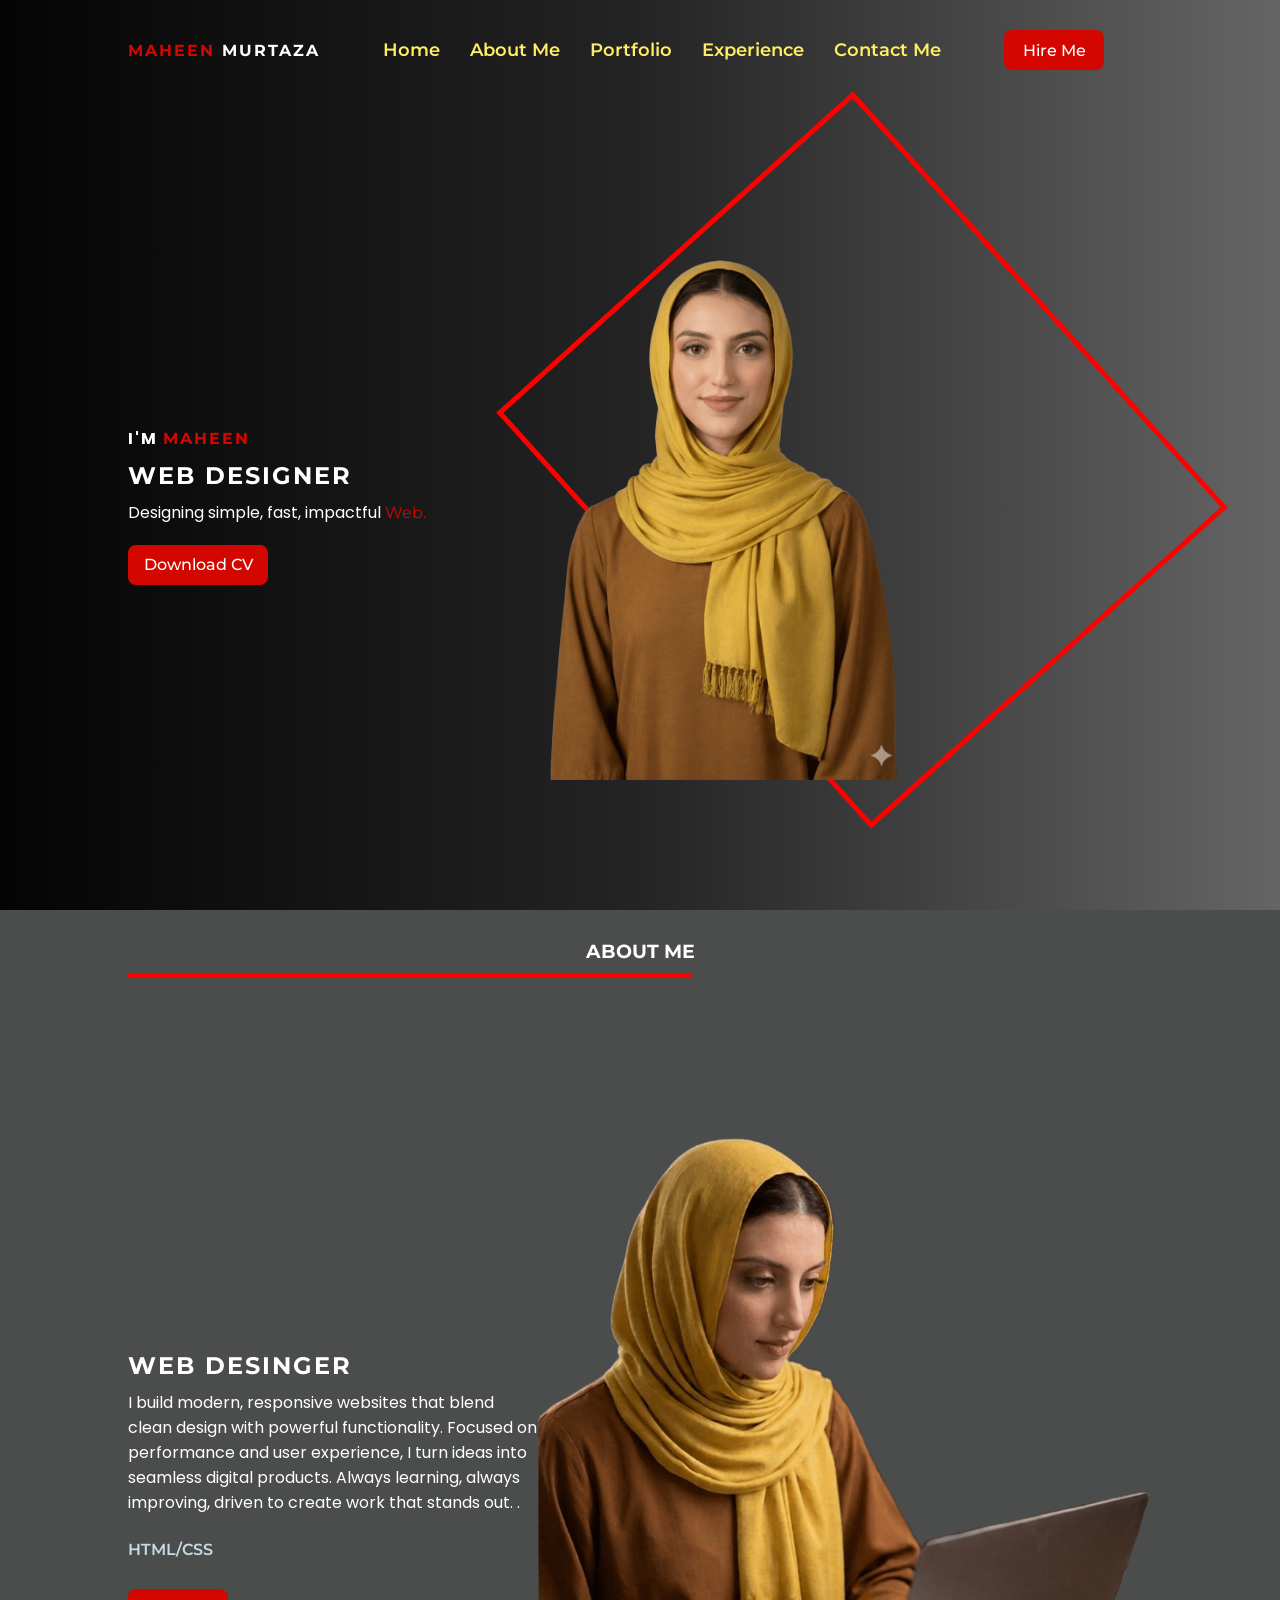
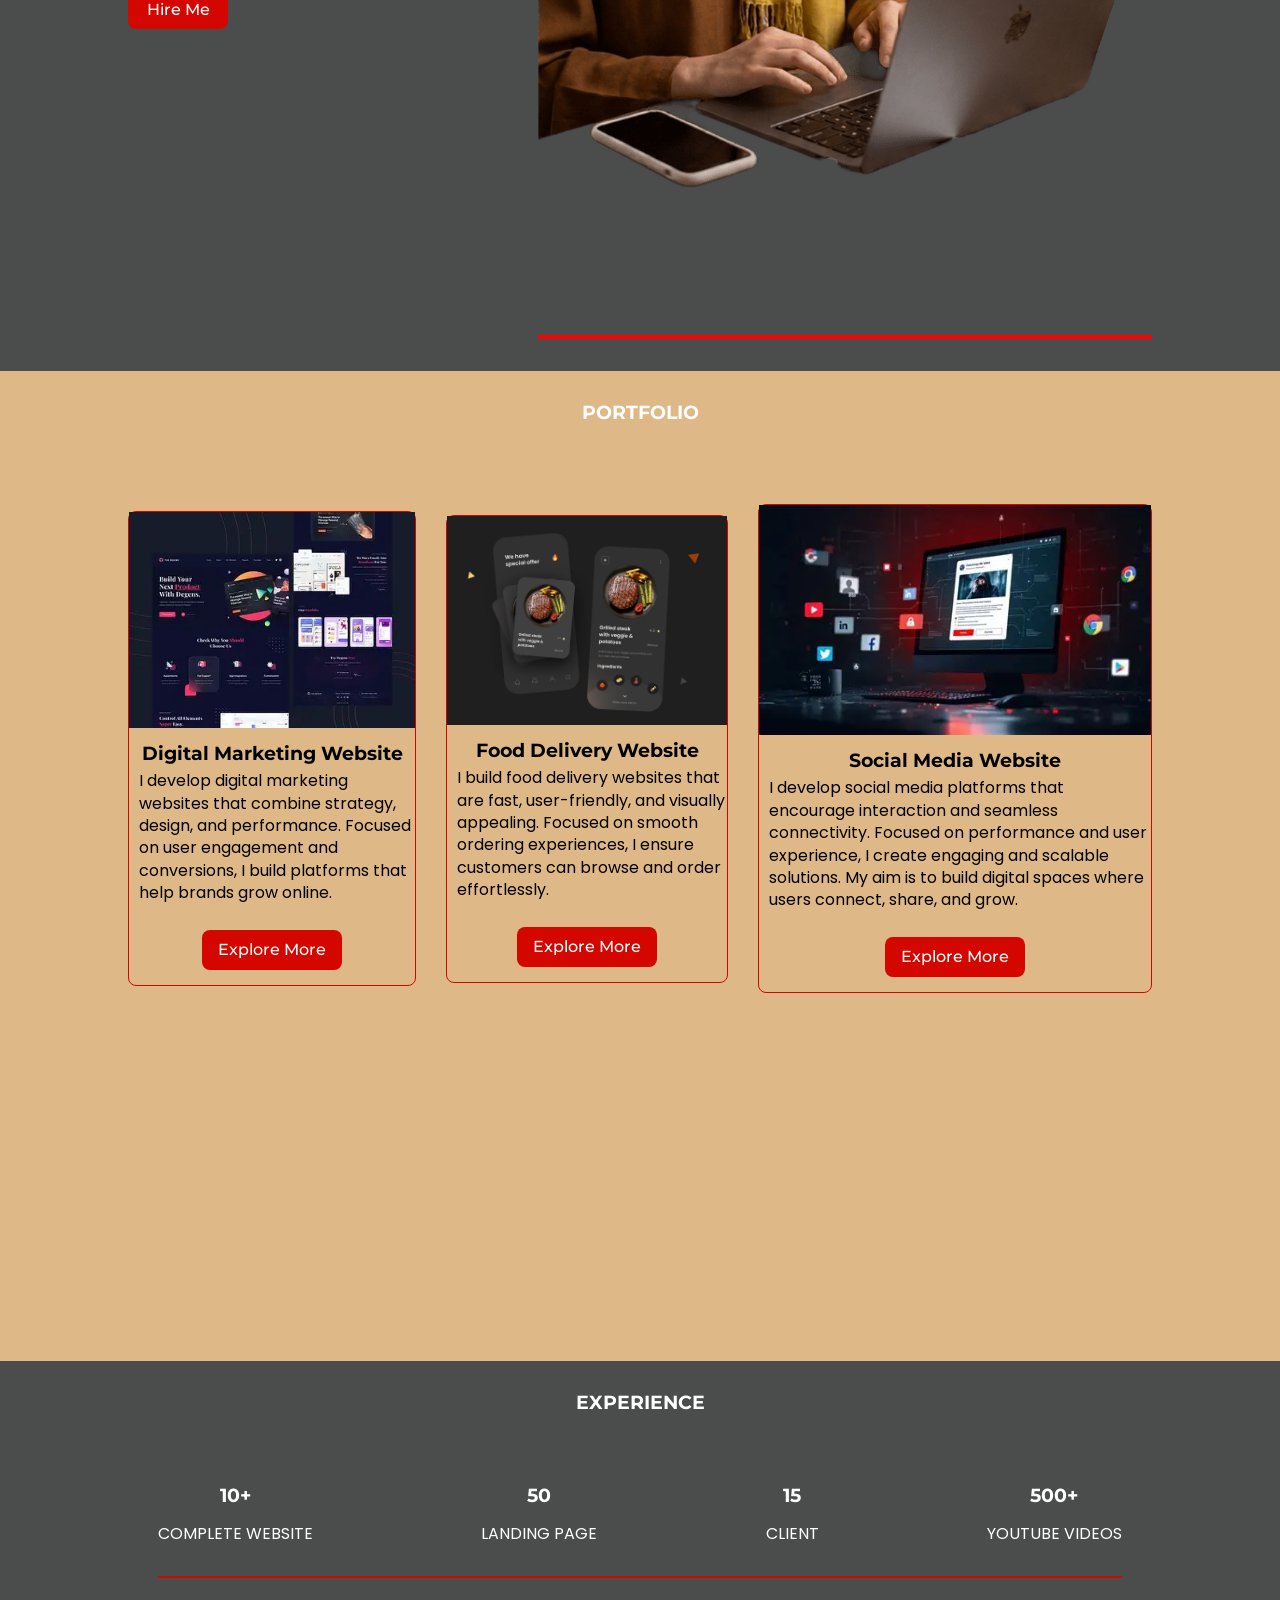
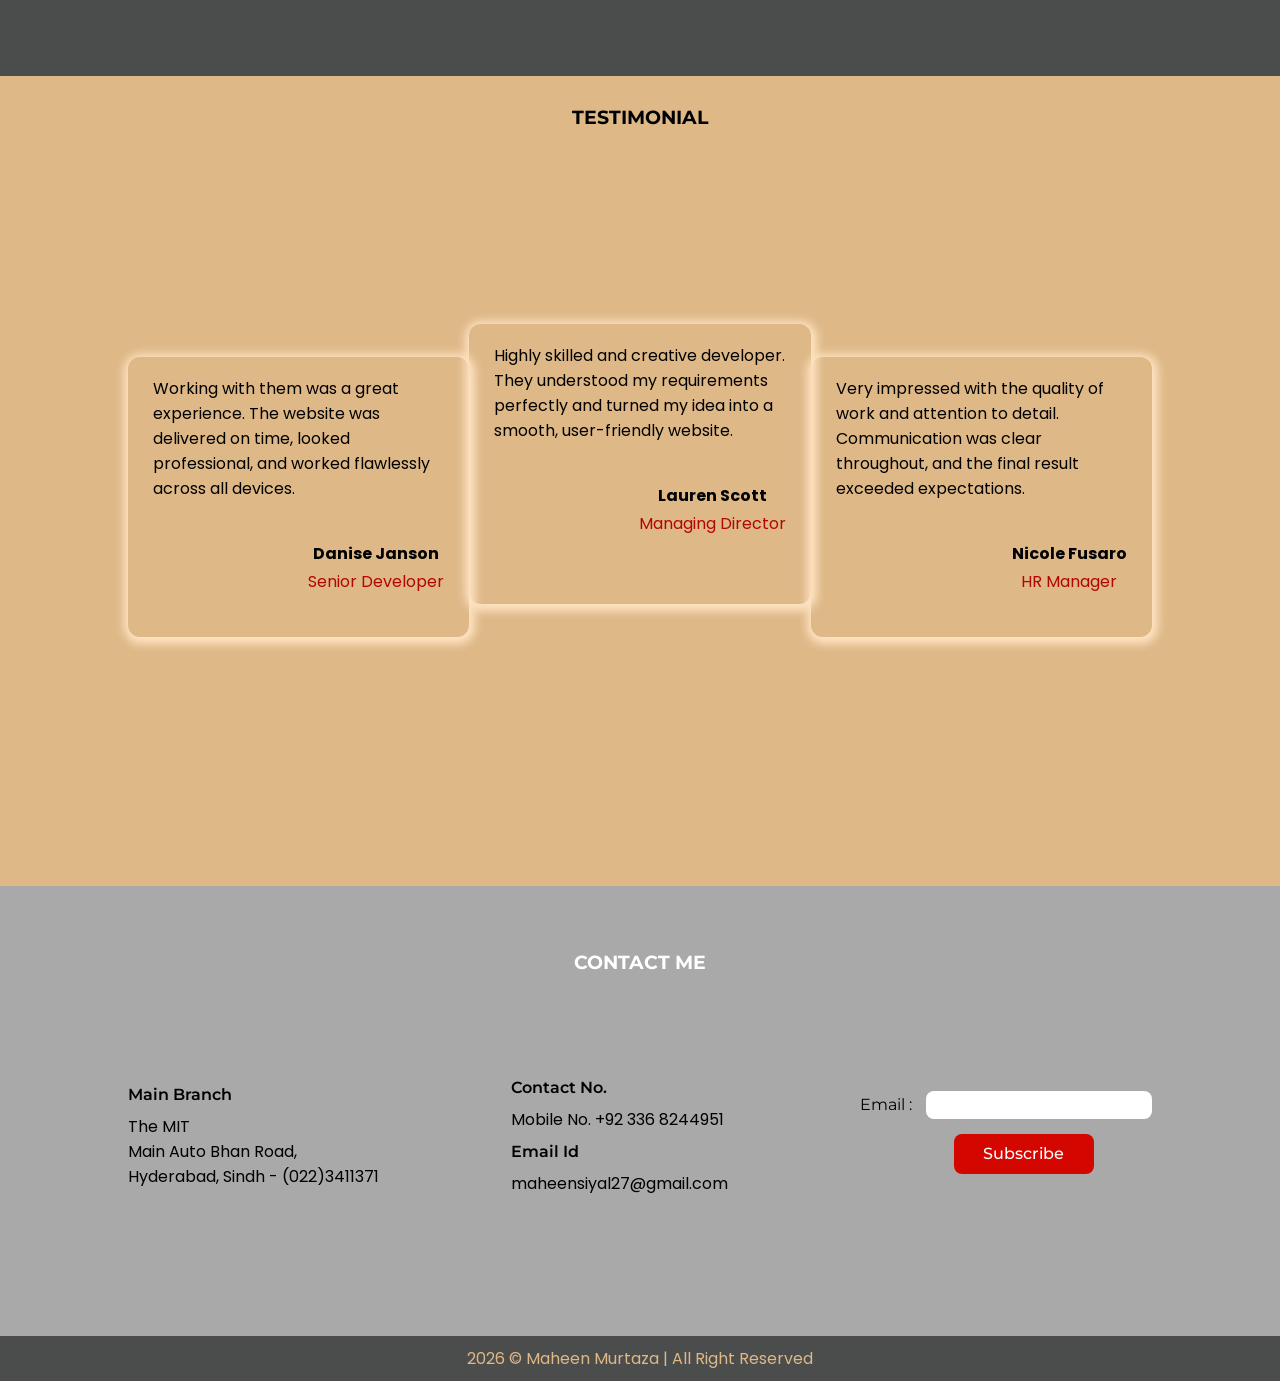
==== index.html @ 0a459fab "MAHEEN" ====
<!DOCTYPE html>
<html lang="en">
<head>
    <meta charset="UTF-8">
    <meta http-equiv="X-UA-Compatible" content="IE=edge">
    <meta name="viewport" content="width=device-width, initial-scale=1.0">
    <title>Portfolio Website</title>
    <!-- css file  -->
    <link rel="stylesheet" href="style.css">
    <link rel="stylesheet" href="utlits.css">
    <!-- font awesome cdn  -->
    <script src="https://kit.fontawesome.com/c3171e834c.js" crossorigin="anonymous"></script>
   
</head>
<body>
    <!-- header section start  -->
    <header>
        <div class="head-section layout">
            <div class="nav-bar flex space-between align-center">
                <div class="logo uppercase f-w-700 letter-spacing2"><span>Maheen</span> Murtaza</div>
                <div class="nav-links">
                   
                    <ul class="flex f-w-600">
                        <li><a href="#">Home</a></li>
                        <li><a href="#">About Me</a></li>
                        <li><a href="#">Portfolio</a></li>
                        <li><a href="#">Experience</a></li>
                        <li><a href="#">Contact Me</a></li>
                    </ul>
                </div>
                
                <button class="btn hire-me-btn">Hire Me</button>
                <input type="checkbox" name="checkbox" id="click">
                <label for="click" class="menu-btn" id="menu">
                    <i class="fa-solid fa-bars"></i>
                </label>
            </div>
            <!-- content  -->
            <div class="content flex align-center">
                <!-- left section  -->
                <div class="left flex2">
                    <h4 class="uppercase letter-spacing2">I'm <span>Maheen</span> </h4>
                    <h2 class="my-t-10 uppercase letter-spacing2 f-w-700">Web Designer</h2>
                    <p class="my-t-10">Designing simple, fast, impactful <span>Web.</span> </p>
                    <button class="btn btn2 my-t-20">Download CV</button>
                </div>

                <!-- right section  -->
                <div class="right flex3">
                    <img src="Assets/Gemini_Generated_Image_52snqv52snqv52sn (1).png">
                    <div class="color-box"></div>    
                </div>
            </div>
        </div>
    </header>        
    <!-- about section start  -->
    <section class="about-me-sec">
        <div class="about-sec layout">
            <h3 class="uppercase pd-t-30 text-center">About Me</h3>
            <hr class="w55 my-t-10">

            <div class="about-content flex justify-center align-center">
                <!-- left side  -->
                <div class="left flex2">
                    <h2 class="uppercase letter-spacing2">Web Desinger</h2>
                    <p class="my-t-10">I build modern, responsive websites that blend clean design with powerful functionality.
Focused on performance and user experience, I turn ideas into seamless digital products.
Always learning, always improving, driven to create work that stands out.
.</p>

                    <ul>
                        <li><span class="f-w-600">HTML/CSS</span></li>
                    </ul>

                    <button class="btn my-t-20">Hire Me</button>
                </div>
                <!-- right side  -->
                <div class="right flex3">
                    <img src="Assets/Gemini_Generated_Image_t4uwzkt4uwzkt4uw (1).png" alt="">
                    <hr>

                    
            </div>
        </div>
    </section>
    <!-- about section end  -->

    <!-- portfolio section start  -->
    <section class="portfolio-sec">
        <div class="portfolio layout">
            <h3 class="uppercase text-center pd-30">Portfolio</h3>
            <div class="portolio-parent flex justify-center align-center text-center">
                <div class="portfolio-child">
                    <img src="Assets/OIP.webp" alt="">
                    <h3>Digital Marketing Website</h3>
                    <p>I develop digital marketing websites that combine strategy, design, and performance.
Focused on user engagement and conversions, I build platforms that help brands grow online.</p>
                    <button class="btn btn2">Explore More</button>
                </div>

                <div class="portfolio-child">
                    <img src="Assets/6c7a695e5d4f0a947b2714c4edb39899.webp" alt="">
                    <h3>Food Delivery Website</h3>
                    <p>I build food delivery websites that are fast, user-friendly, and visually appealing.
Focused on smooth ordering experiences, I ensure customers can browse and order effortlessly.</p>
                    <button class="btn btn2">Explore More</button>
                </div>

                <div class="portfolio-child">
                    <img src="Assets/th.webp" alt="">
                    <h3>Social Media Website</h3>
                    <p>I develop social media platforms that encourage interaction and seamless connectivity.
Focused on performance and user experience, I create engaging and scalable solutions.
My aim is to build digital spaces where users connect, share, and grow.</p>
                    <button class="btn btn2">Explore More</button>
                </div>
            </div>
        </div>
    </section>
    <!-- portfolio section end  -->

    <!-- experience section start  -->
    <section class="experience-sec">
        <div class="experience layout">
            <h3 class="uppercase pd-30 text-center">Experience</h3>
            <div class="experience-details flex space-between text-center">
                <div class="col">
                    <h3>10+</h3>
                    <p>Complete Website</p>
                </div>

                <div class="col">
                    <h3>50</h3>
                    <p>Landing Page</p>
                </div>

                <div class="col">
                    <h3>15</h3>
                    <p>Client</p>
                </div>

                <div class="col">
                    <h3>500+</h3>
                    <p>Youtube Videos</p>
                </div>
            </div>
        </div>
    </section>
    <!-- experience section end  -->

    <!-- testimonal section start  -->
    <section class="testimonial-sec">
        <div class="testimonial layout">
            <h3 class="uppercase text-center pd-30">Testimonial</h3>
            <div class="testimonial-parent flex space-between align-center">
                <div class="testimonial-child">
                    <img src="asset/user001.jpg" alt="">
                    <p>Working with them was a great experience. The website was delivered on time, looked professional, and worked flawlessly across all devices.</p>
                    <div class="review-sec flex space-between">
                        <div class="icon-sec">
                            <i class="fa-solid fa-star"></i>
                            <i class="fa-solid fa-star"></i>
                            <i class="fa-solid fa-star"></i>
                            <i class="fa-solid fa-star"></i>
                            <i class="fa-solid fa-star-half-stroke"></i>
                        </div>
                        <div class="name-sec text-center">
                            <h4>Danise Janson</h4>
                            <p class="designation">Senior Developer</p>
                        </div>
                    </div>
                </div>

                <div class="testimonial-child">
                    <img src="asset/user002.jpg" alt="">
                    <p>Highly skilled and creative developer. They understood my requirements perfectly and turned my idea into a smooth, user-friendly website.</p>
                    <div class="review-sec flex space-between">
                        <div class="icon-sec">
                            <i class="fa-solid fa-star"></i>
                            <i class="fa-solid fa-star"></i>
                            <i class="fa-solid fa-star"></i>
                            <i class="fa-solid fa-star-half-stroke"></i>
                            <i class="fa-regular fa-star"></i>
                        </div>
                        <div class="name-sec text-center">
                            <h4>Lauren Scott</h4>
                            <p class="designation">Managing Director</p>
                        </div>
                    </div>
                </div>

                <div class="testimonial-child">
                    <img src="asset/user003.jpg" alt="">
                    <p>Very impressed with the quality of work and attention to detail. Communication was clear throughout, and the final result exceeded expectations.</p>
                    <div class="review-sec flex space-between">
                        <div class="icon-sec">
                            <i class="fa-solid fa-star"></i>
                            <i class="fa-solid fa-star"></i>
                            <i class="fa-solid fa-star"></i>
                            <i class="fa-solid fa-star"></i>
                            <i class="fa-regular fa-star"></i>
                        </div>
                        <div class="name-sec text-center">
                            <h4>Nicole Fusaro</h4>
                            <p class="designation">HR Manager</p>
                        </div>
                    </div>
                </div>
            </div>
        </div>
    </section>
    <!-- testimonal section end -->

    <!-- contact-us section start  -->
    <section class="contact-us-sec">
        <div class="contact-us layout">
            <h3 class="text-center uppercase pd-30">Contact Me</h3>
            <div class="contact-details flex space-between align-center">
                <div class="left-sec">
                    <h5>Main Branch</h5>
                    <p>The MIT <br> Main Auto Bhan Road, <br>Hyderabad, Sindh - (022)3411371</p>
                </div>
                <div class="center-sec">
                    <h5>Contact No.</h5>
                    <p>Mobile No. +92 336 8244951</p>
                    <h5>Email Id</h5>
                    <p>maheensiyal27@gmail.com</p>
                </div>
                <div class="right-sec text-center">
                    <form action="">
                        Email : <input type="email" id="email-id"> <br>
                        <button class="btn btn2">Subscribe</button>
                    </form>
                </div>
            </div>
        </div>
    </section>
    <!-- contact-us section end  -->

    <!-- footer section  -->
    <footer>
        <div class="footer-sec layout text-center">
            <p>2026 &copy; Maheen Murtaza | All Right Reserved</p>
        </div>
    </footer>
</body>   
    </html>
---- style.css ----
@import url('https://fonts.googleapis.com/css2?family=Montserrat:wght@500;600;700&family=Poppins:wght@400;500;600;700&display=swap');

*{
    margin: 0;
    padding: 0;
    box-sizing: border-box;
    font-family: 'Montserrat', sans-serif;
}

:root{
    --primary-color: #fff;
    --primary-shade: #f7f5f2;
    --seconday-color: #000;
    --secondary-shade: #4b4c4c;
    --red-color: #d40700;
    --red-shade: #b20600;
    --accent-color: #ffee63;
}

ul li{
    list-style: none;
}

a{
    text-decoration: none;
}

/* header section  */

header{
    background: rgb(2, 0, 36);
    background: linear-gradient(90deg, rgba(2, 0, 36, 1) 0%, rgba(50, 50, 51, 1) 35%, rgba(0, 212, 255, 1) 100%);
    background: linear-gradient(to right, #040404, #242424, #656565);
    color: var(--primary-color);
}

.nav-bar {
    padding: 30px 0;
}

span{
    color: var(--red-color);
}

ul li a{
    margin: 0 10px;
    padding: 0 5px;
    color: var(--accent-color);
    font-size: 18px;
    cursor: pointer;
    position: relative;
}

ul li a::before{
    content: '';
    width: 0;
    position: absolute;
    bottom: -5px;
    left: 0;
    height: 2px;
    background-color: var(--primary-color);
    transition: 0.6s ease;
}

ul li a:hover::before{
    width: 100%;
}

/* button  */

.btn{
    width: 100px;
    height: 40px;
    border-radius: 8px;
    background-color: var(--red-color);
    color: var(--primary-color);
    outline: none;
    border: none;
    cursor: pointer;
    font-size: 16px;
    padding: 0 5px;
    font-weight: 500;
}

.btn:hover{
    background-color: var(--red-shade);
    color: var(--primary-shade);
    border: 2px solid var(--red-color);
}

/* header content  */

.content{
    height: 90vh;
    position: relative;
}

 .right img{
    width: 60%;
    position: relative;
    z-index: 999;
    cursor: pointer;
    transition: 0.3s ease;
 }
 .right img:hover{
    filter: drop-shadow(16px 5px 20px burlywood);
}

h4, p{
    font-family: 'Poppins', sans-serif;
}

.color-box{
    width: 560px;
    height: 480px;
    border: 5px solid red;
    transform: rotate(48deg);
    position: absolute;
    top: 120px;
    right: 10px;
}

/* about sec  */

.about-me-sec{
    min-height: 100vh;
    background-color: var(--secondary-shade);
    color: var(--primary-color);
}

.about-me-sec hr{
    border: 2px solid red;
    margin-bottom: 2rem;
}

.about-content img{
    width: 100%;
    transform: scaleX(-1);
}

.about-content ul{
    margin-top: 25px;
    margin-bottom: 10px;
}

.about-content span{
    color: #C6DCE4;
}

.dot{
    width: 22px;
    height: 22px;
    border-radius: 50%;
    display: inline-block;
    margin: 10px 5px;
    cursor: pointer;
}

.dot-w{
    background-color: var(--primary-color);
}

.dot-b{
    background-color: var(--seconday-color);
}

.dot-ws{
    background-color: var(--primary-shade);
}

.dot-bs{
    background-color: #C6DCE4;
}

.dot-a{
    background-color: var(--accent-color);
}

/* portfolio sec  */

.portfolio-sec{
    height: 110vh;
    background-color: burlywood;
}

.portfolio > h3{
    color: var(--primary-color);
    margin-bottom: 50px;
}

.portfolio-child img{
    width: 100%;
}

.portolio-parent{
    gap: 30px;
}

.portfolio-child{
    border: 1px solid var(--red-color);
    border-radius: 8px;
    transition: 0.3s ease;
    cursor: pointer;
}

.portfolio-child:hover{
    transform: scale(1.1);
    background-color: lightgray;
}

.portfolio-child h3{
    margin-top: 10px;
}

.portfolio-child p{
    margin-top: 5px;
    line-height: 1.4;
    text-align: left;
    padding-left: 10px;
    padding-bottom: 10px;
}

.portfolio-child button{
    margin: 15px;
}

/* experience sec  */

.experience-sec{
    height: 35vh;
    background-color: var(--secondary-shade);
    color: var(--primary-color);
}

.experience{
    padding: 0 30px 0 30px;
}

.experience-details{
    border-bottom: 2px solid var(--red-color);
    padding-bottom: 30px;
    margin-top: 40px;
}

.col p{
    padding-top: 14px;
    text-transform: uppercase;
}

/* testimonial section  */

.testimonial-sec{
    height: 90vh;
    background-color: burlywood;
}

.testimonial-parent{
    min-height: 75vh;
}

.testimonial-child{
    width: 370px;
    height: 280px;
    padding: 0 25px;
    box-shadow: 1px 2px 10px 5px bisque;
    border-radius: 12px;
    cursor: pointer;
    transition: 0.3s ease;
}

.testimonial-child:nth-child(2){
    margin-bottom: 65px;
}

.testimonial-child:hover{
    margin-top: 65px;
    box-shadow: 5px 5px 20px 5px #f7f6e7;
}

.testimonial-child img{
    width: 25%;
    border-radius: 50%;
    position: relative;
    top: -30px;
    left: 40%;
}

.review-sec{
    margin-top: 40px;
}

.review-sec .icon-sec i{
    color: #d40700;
}

.designation{
    color: #b20600;
    margin-top: 3px;
}

/* contact us  */

.contact-us-sec{
    background-color: darkgray;
    height: 50vh;
    padding: 35px 0;
}

.contact-us h3{
    color: var(--primary-color);
}

.contact-details{
    padding-top: 4rem;
}

.contact-details h5{
    font-size: 16px;
    font-weight: 600;
    margin: 10px 0;
}

#email-id{
    width: 226px;
    height: 28px;
    outline: none;
    border: none;
    border-radius: 8px;
    padding: 2px 12px;
}

.right-sec input{
    margin-left: 10px;
}

.right-sec button{
    margin-left: 35px;
    margin-top: 15px;
}

footer{
    background-color: var(--secondary-shade);
    padding: 10px 0;
    color: burlywood;
}


#click, .menu-btn i{
    display: none;
}


/* @media (max-width:768px){

    .nav-bar{
        flex-direction: column;
        position: relative;
        background-color: var(--secondary-shade);
        width: 100%;
        height: 100vh;
       
    }
 .nav-links ul{
    display: flex;
    flex-direction: column;
    gap: 12px;
   
    
 }
 .nav-links ul, .logo, .hire-me-btn{
    display: none;
 }

 .color-box{
    display: none;
 }

 .content{
    flex-direction: column;
    gap: 12px;
    width: 100%;
 }

 .menu-btn i{
    display: block;
   
 }

 .menu-btn{
    position: absolute;
    top: 30px;
    right: 10px;
 }


    
} */
 /* Default (desktop) styles */
---- utlits.css ----
.layout{
    width: 80%;
    margin: 0 auto;
}

.flex{
    display: flex;
}

.space-between{
    justify-content: space-between;
}

.align-center{
    align-items: center;
}

.justify-center{
    justify-content: center;
}

.uppercase{
    text-transform: uppercase;
}

.f-w-500{
    font-weight: 500;
}

.f-w-600{
    font-weight: 600;
}

.f-w-700{
    font-weight: 700;
}

.letter-spacing2{
    letter-spacing: 2px;
}

.btn2{
    width: 140px;
}

.flex2{
    flex: 2;
}

.flex3{
    flex: 3;
}

.my-t-10{
    margin-top: 10px;
}

.my-t-20{
    margin-top: 20px;
}

.pd-t-30{
    padding-top: 30px;
}

.w55{
    width: 55%;
}

.text-center{
    text-align: center;
}


.pd-30{
    padding: 30px;
}
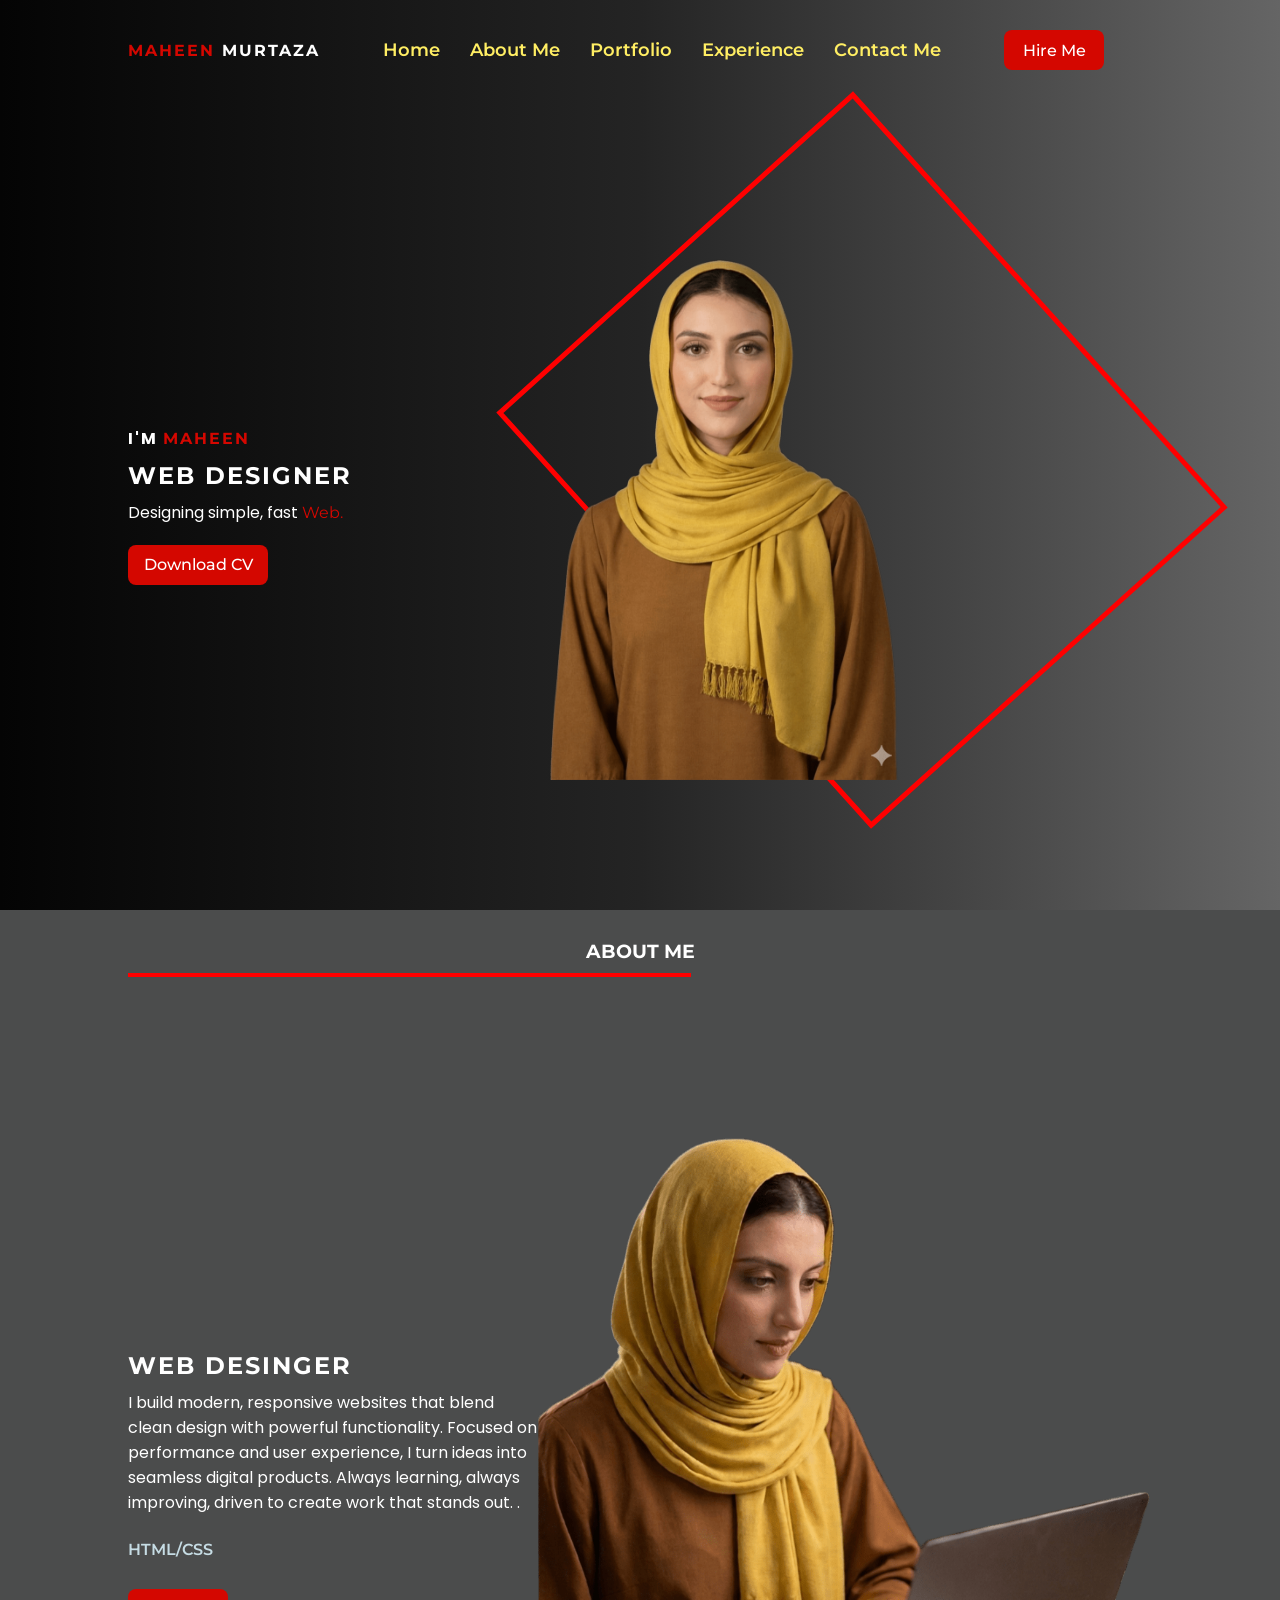
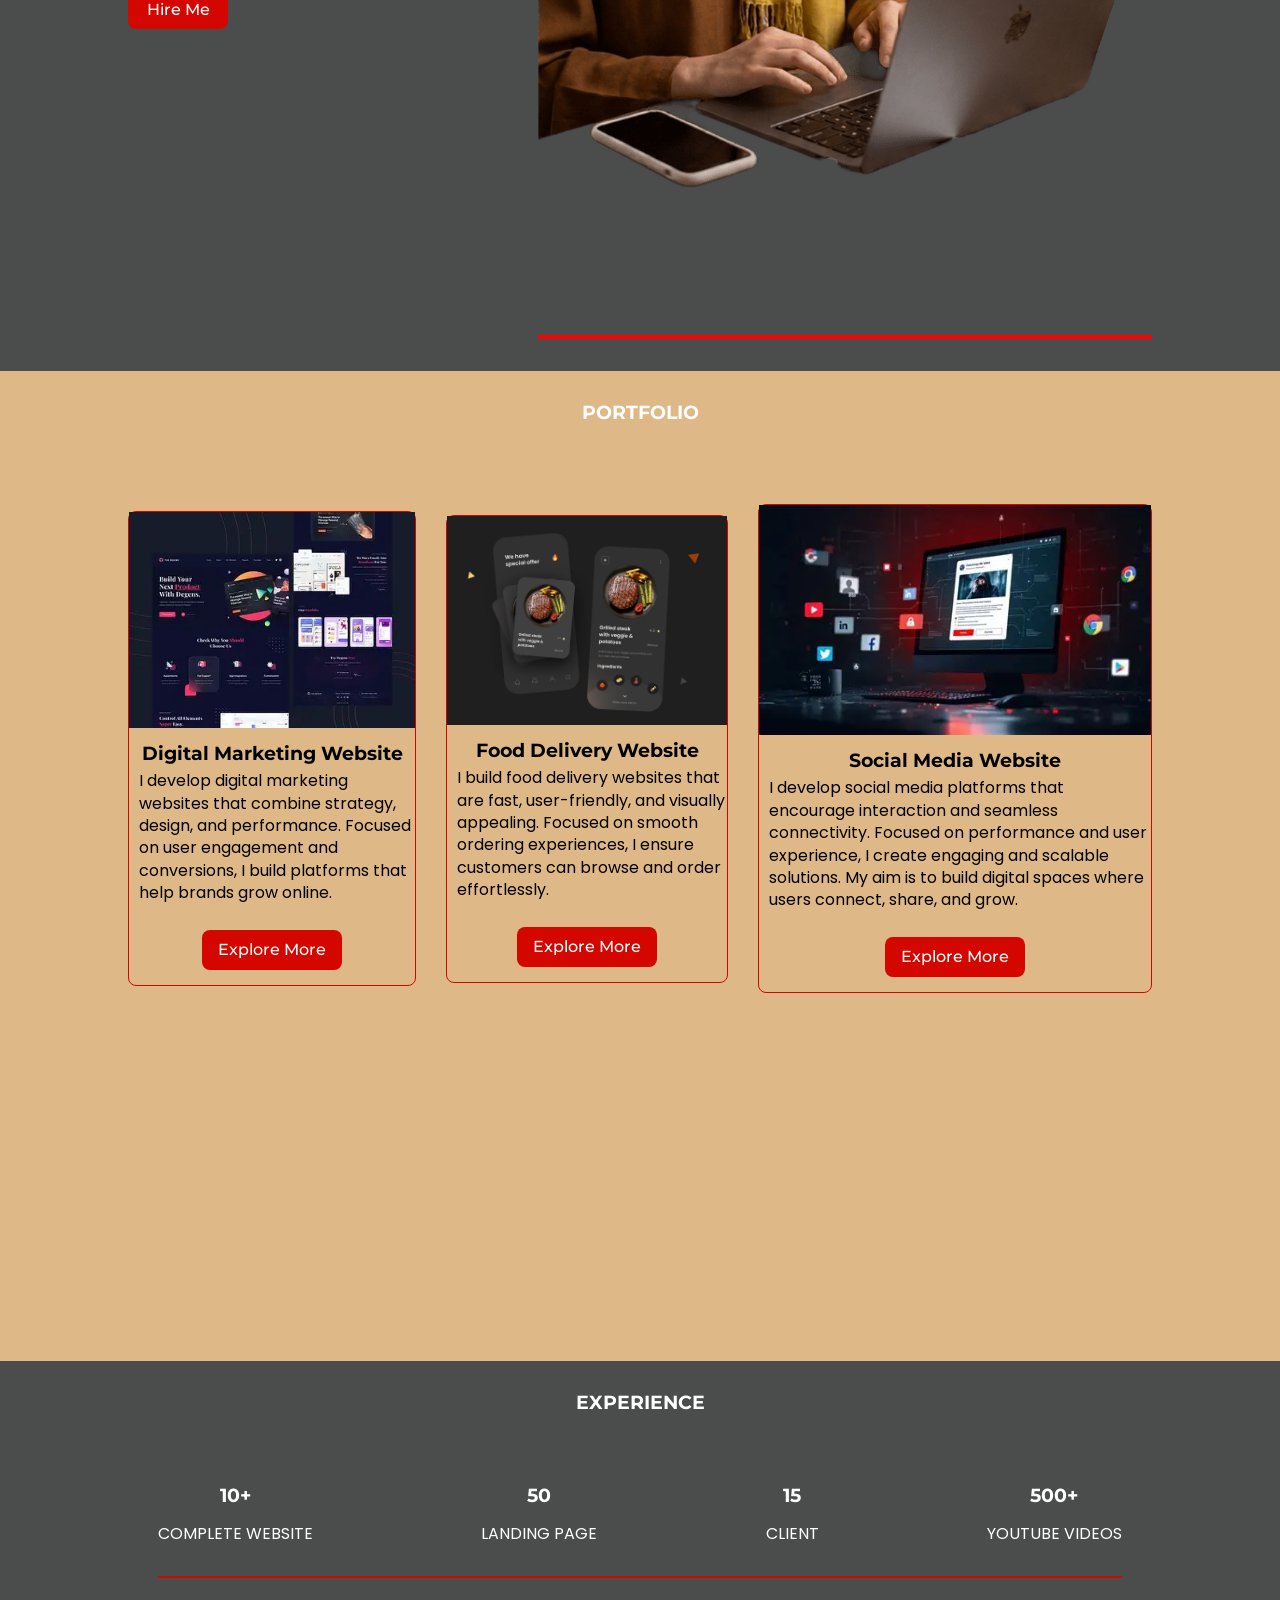
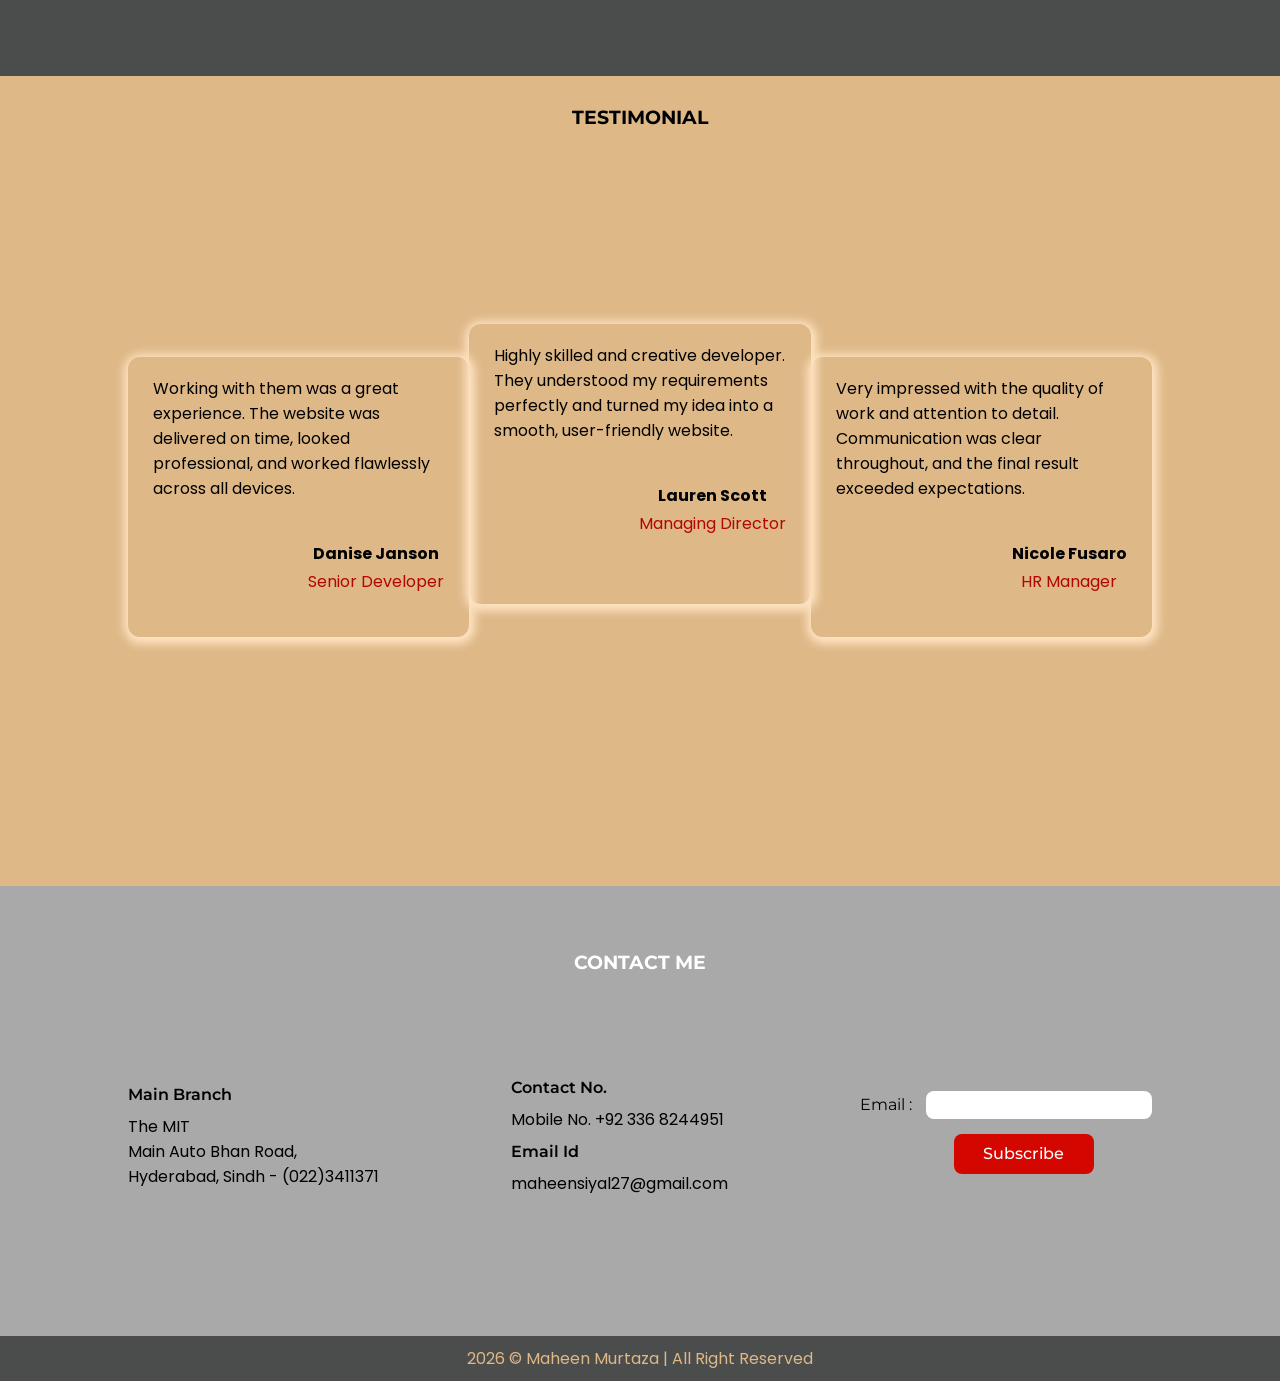
==== commit be9304a1: "edit new feature" ====
--- a/index.html
+++ b/index.html
@@ -41,7 +41,7 @@
                 <div class="left flex2">
                     <h4 class="uppercase letter-spacing2">I'm <span>Maheen</span> </h4>
                     <h2 class="my-t-10 uppercase letter-spacing2 f-w-700">Web Designer</h2>
-                    <p class="my-t-10">Designing simple, fast, impactful <span>Web.</span> </p>
+                    <p class="my-t-10">Designing simple, fast <span>Web.</span> </p>
                     <button class="btn btn2 my-t-20">Download CV</button>
                 </div>
 
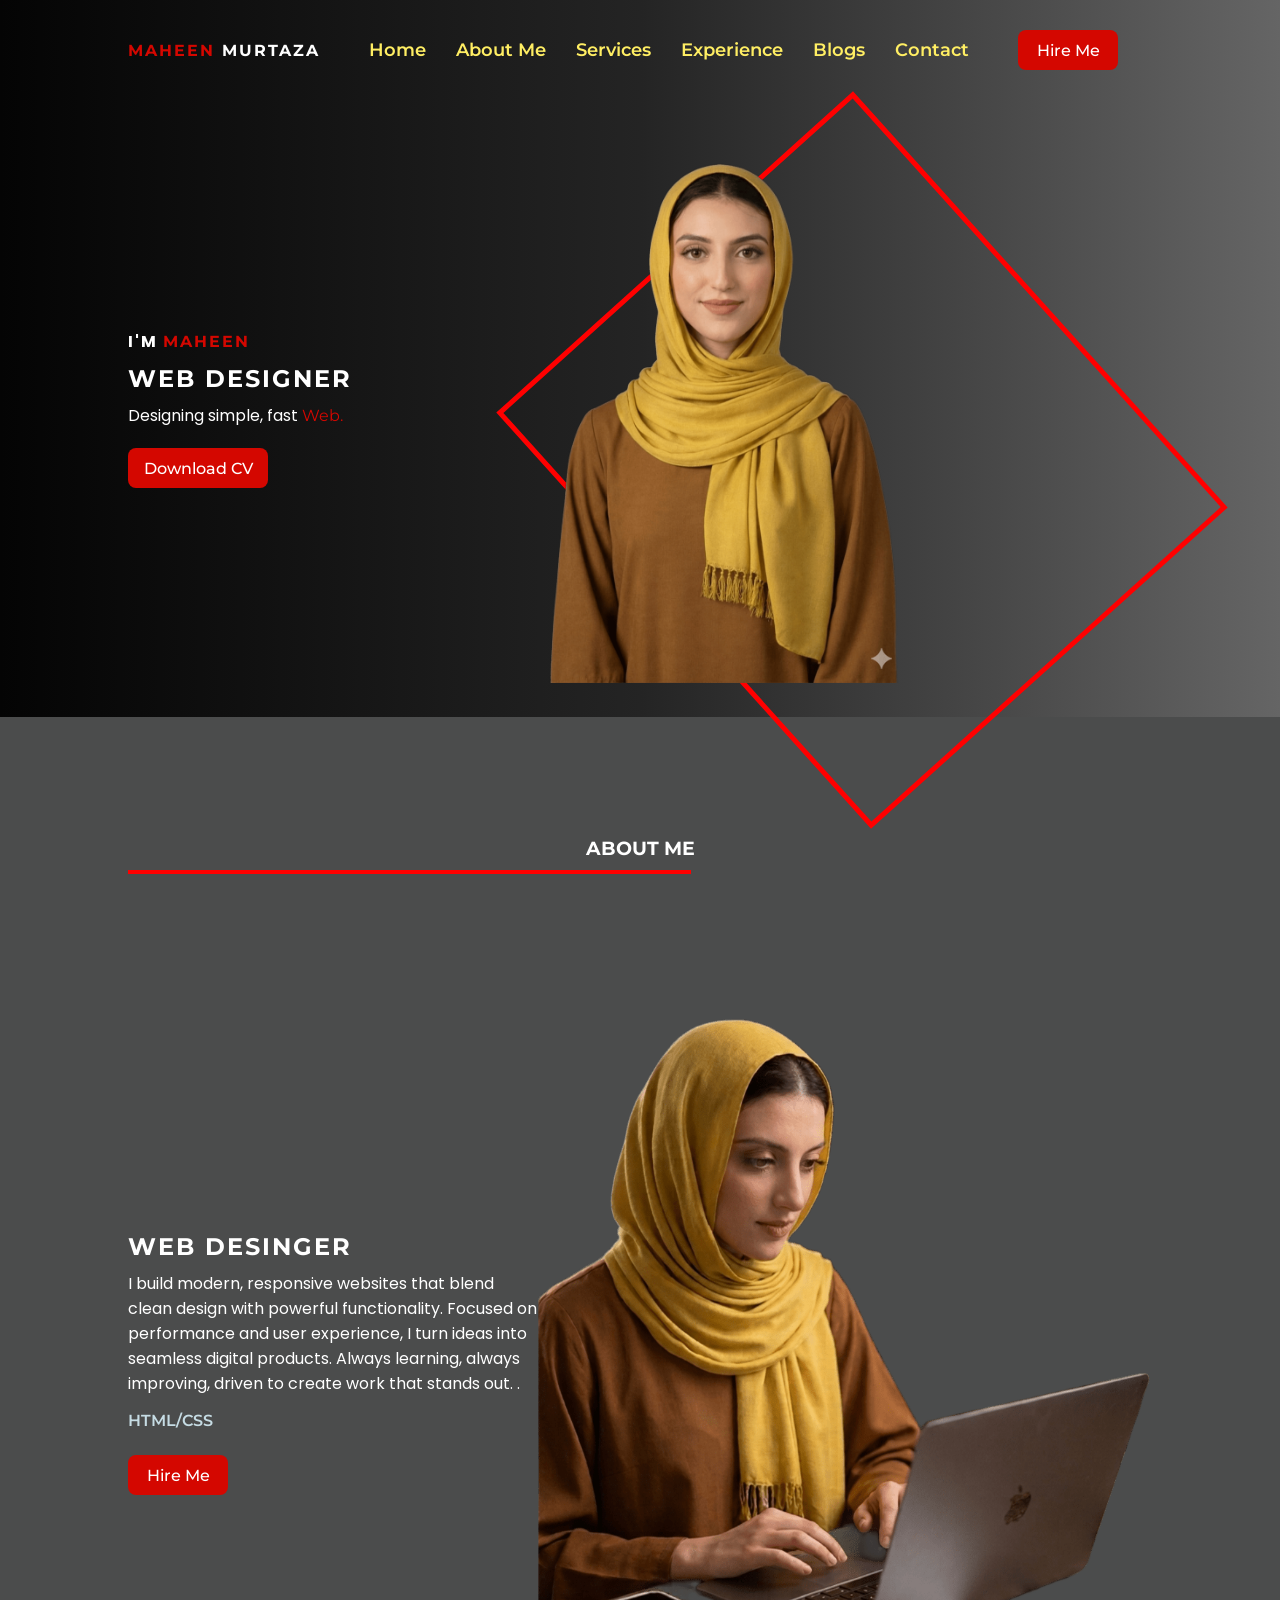
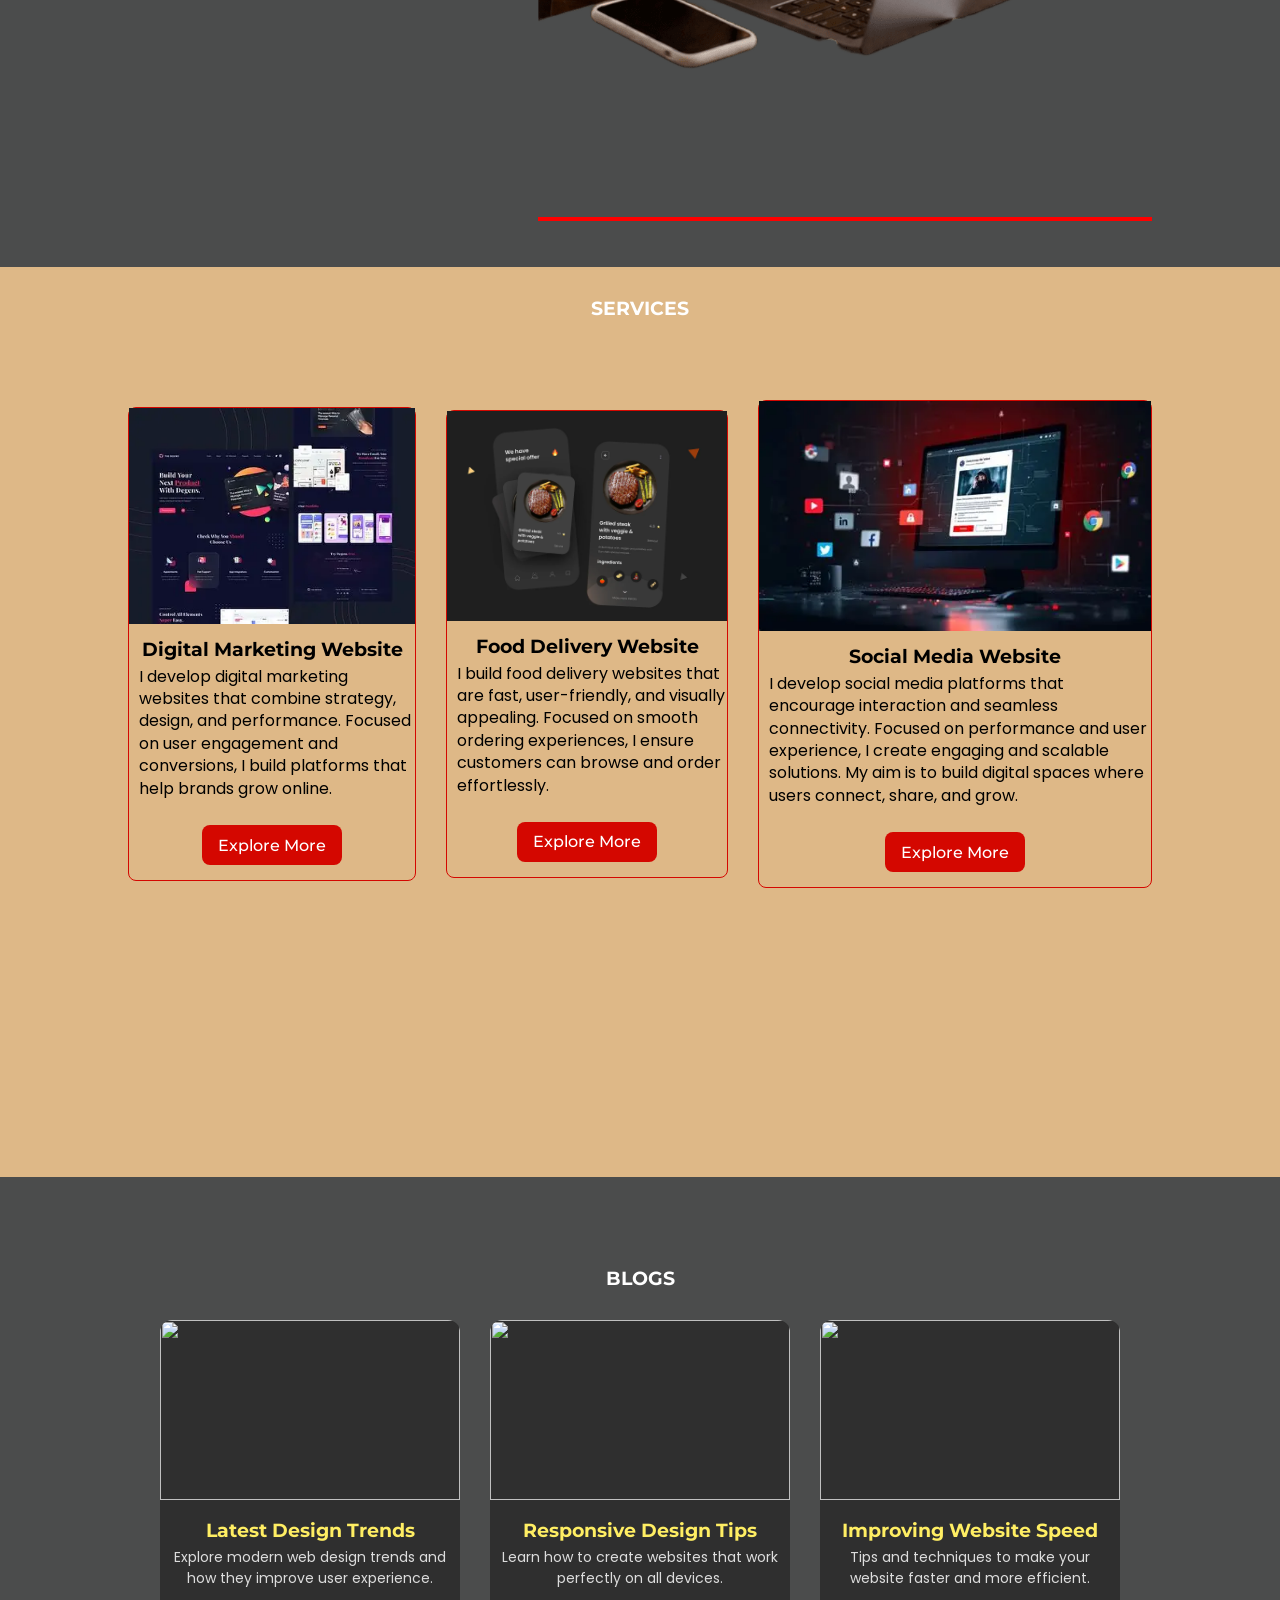
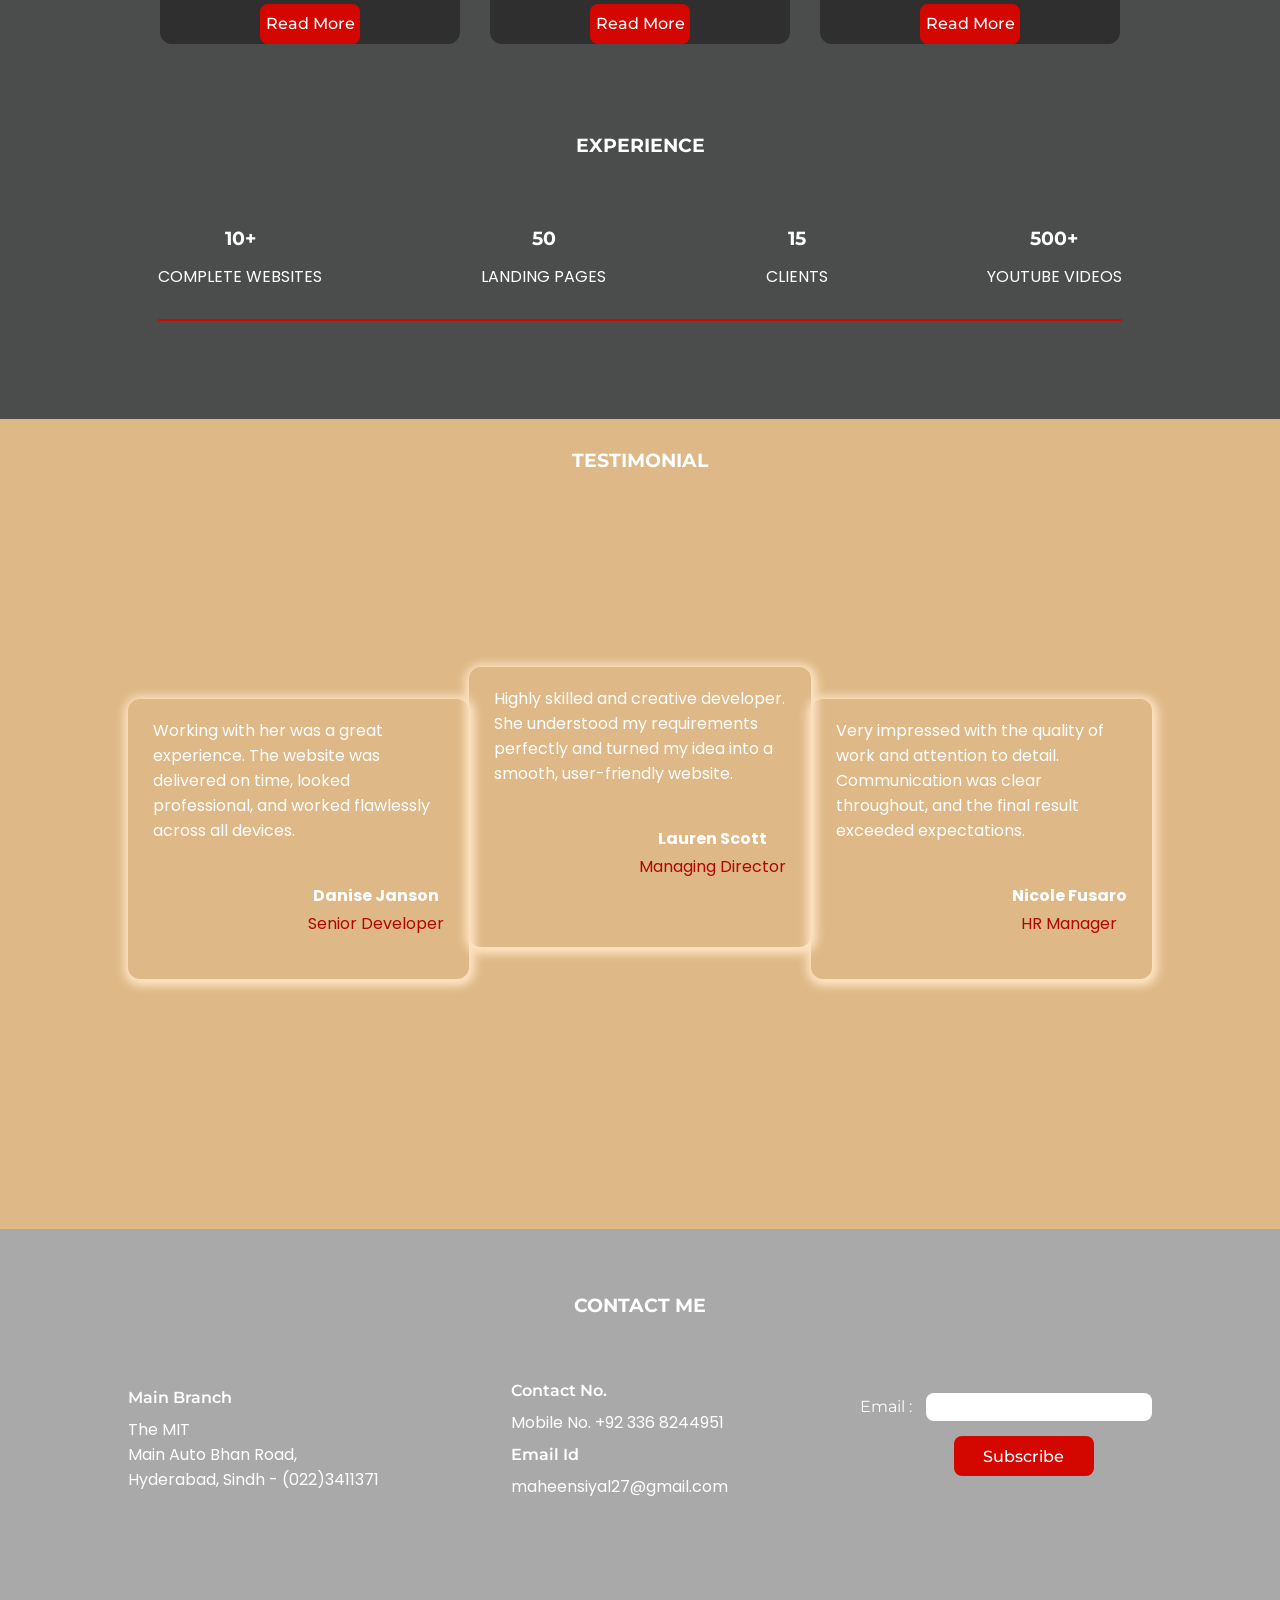
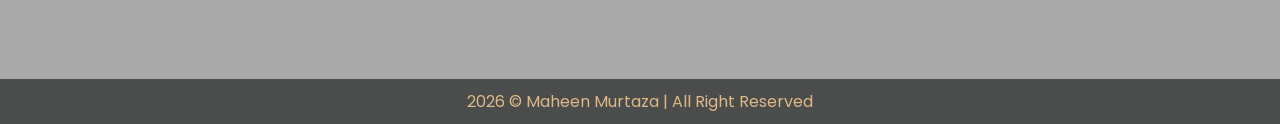
==== commit be893de9: "updated" ====
--- a/index.html
+++ b/index.html
@@ -1,3 +1,4 @@
+
 <!DOCTYPE html>
 <html lang="en">
 <head>
@@ -14,19 +15,21 @@
 </head>
 <body>
     <!-- header section start  -->
+     <header id="home"></header>
     <header>
         <div class="head-section layout">
             <div class="nav-bar flex space-between align-center">
                 <div class="logo uppercase f-w-700 letter-spacing2"><span>Maheen</span> Murtaza</div>
                 <div class="nav-links">
                    
-                    <ul class="flex f-w-600">
-                        <li><a href="#">Home</a></li>
-                        <li><a href="#">About Me</a></li>
-                        <li><a href="#">Portfolio</a></li>
-                        <li><a href="#">Experience</a></li>
-                        <li><a href="#">Contact Me</a></li>
-                    </ul>
+                <ul class="flex f-w-600">
+    <li><a href="#home">Home</a></li>
+    <li><a href="#about">About Me</a></li>
+    <li><a href="#services">Services</a></li>
+    <li><a href="#experience">Experience</a></li>
+    <li><a href="#blogs">Blogs</a></li>
+    <li><a href="#contact">Contact</a></li>
+</ul>
                 </div>
                 
                 <button class="btn hire-me-btn">Hire Me</button>
@@ -54,6 +57,7 @@
         </div>
     </header>        
     <!-- about section start  -->
+     <section class="about-me-sec" id="about"></section>
     <section class="about-me-sec">
         <div class="about-sec layout">
             <h3 class="uppercase pd-t-30 text-center">About Me</h3>
@@ -85,10 +89,11 @@
     </section>
     <!-- about section end  -->
 
-    <!-- portfolio section start  -->
+    <!-- services section start  -->
+     <section class="services-sec" id="services"></section>
     <section class="portfolio-sec">
         <div class="portfolio layout">
-            <h3 class="uppercase text-center pd-30">Portfolio</h3>
+            <h3 class="uppercase text-center pd-30">Services</h3>
             <div class="portolio-parent flex justify-center align-center text-center">
                 <div class="portfolio-child">
                     <img src="Assets/OIP.webp" alt="">
@@ -117,26 +122,59 @@
             </div>
         </div>
     </section>
-    <!-- portfolio section end  -->
-
+    <!-- services section end  -->
+                   <!-- Blog Sec Start -->
+        <section class="blogs-sec" id="blogs">
+    <div class="blogs layout">
+        <h3 class="uppercase text-center pd-30">Blogs</h3>
+
+        <div class="blogs-parent flex justify-center align-center text-center">
+
+            <div class="blog-child">
+                <img src="https://images.unsplash.com/photo-1760008486593-a85315610136?w=600&auto=format&fit=crop&q=60&ixlib=rb-4.1.0&ixid=M3wxMjA3fDB8MHxzZWFyY2h8Mnx8d2ViJTIwZGVzaWduJTIwdHJlbmRzfGVufDB8fDB8fHww" alt="">
+                <h3>Latest Design Trends</h3>
+                <p>Explore modern web design trends and how they improve user experience.</p>
+                 <button class="btn blog-btn">Read More</button>
+            </div>
+
+            <div class="blog-child">
+                <img src="https://images.unsplash.com/photo-1642132652860-471b4228023e?w=600&auto=format&fit=crop&q=60&ixlib=rb-4.1.0&ixid=M3wxMjA3fDB8MHxwaG90by1yZWxhdGVkfDJ8fHxlbnwwfHx8fHw%3D" alt="">
+                <h3>Responsive Design Tips</h3>
+                <p>Learn how to create websites that work perfectly on all devices.</p>
+                <button class="btn blog-btn">Read More</button>
+            </div>
+
+            <div class="blog-child">
+                <img src="https://images.unsplash.com/photo-1674027001834-719c347d1eca?w=600&auto=format&fit=crop&q=60&ixlib=rb-4.1.0&ixid=M3wxMjA3fDB8MHxzZWFyY2h8MjZ8fGltcHJvdmluZyUyMHdlYnNpdGUlMjBzcGVlZHxlbnwwfHwwfHx8MA%3D%3D" alt="">
+                <h3>Improving Website Speed</h3>
+                <p>Tips and techniques to make your website faster and more efficient.</p>
+                       <button class="btn blog-btn">Read More</button>
+            </div>
+
+        </div>
+    </div>
+</section>
+                          <!-- Blog Sec End -->
     <!-- experience section start  -->
+
+<section class="experience-sec" id="experience">
     <section class="experience-sec">
         <div class="experience layout">
             <h3 class="uppercase pd-30 text-center">Experience</h3>
             <div class="experience-details flex space-between text-center">
                 <div class="col">
                     <h3>10+</h3>
-                    <p>Complete Website</p>
+                    <p>Complete Websites</p>
                 </div>
 
                 <div class="col">
                     <h3>50</h3>
-                    <p>Landing Page</p>
+                    <p>Landing Pages</p>
                 </div>
 
                 <div class="col">
                     <h3>15</h3>
-                    <p>Client</p>
+                    <p>Clients</p>
                 </div>
 
                 <div class="col">
@@ -155,7 +193,7 @@
             <div class="testimonial-parent flex space-between align-center">
                 <div class="testimonial-child">
                     <img src="asset/user001.jpg" alt="">
-                    <p>Working with them was a great experience. The website was delivered on time, looked professional, and worked flawlessly across all devices.</p>
+                    <p>Working with her was a great experience. The website was delivered on time, looked professional, and worked flawlessly across all devices.</p>
                     <div class="review-sec flex space-between">
                         <div class="icon-sec">
                             <i class="fa-solid fa-star"></i>
@@ -173,7 +211,7 @@
 
                 <div class="testimonial-child">
                     <img src="asset/user002.jpg" alt="">
-                    <p>Highly skilled and creative developer. They understood my requirements perfectly and turned my idea into a smooth, user-friendly website.</p>
+                    <p>Highly skilled and creative developer. She understood my requirements perfectly and turned my idea into a smooth, user-friendly website.</p>
                     <div class="review-sec flex space-between">
                         <div class="icon-sec">
                             <i class="fa-solid fa-star"></i>
@@ -212,29 +250,42 @@
     <!-- testimonal section end -->
 
     <!-- contact-us section start  -->
-    <section class="contact-us-sec">
-        <div class="contact-us layout">
-            <h3 class="text-center uppercase pd-30">Contact Me</h3>
-            <div class="contact-details flex space-between align-center">
-                <div class="left-sec">
-                    <h5>Main Branch</h5>
-                    <p>The MIT <br> Main Auto Bhan Road, <br>Hyderabad, Sindh - (022)3411371</p>
-                </div>
-                <div class="center-sec">
-                    <h5>Contact No.</h5>
-                    <p>Mobile No. +92 336 8244951</p>
-                    <h5>Email Id</h5>
-                    <p>maheensiyal27@gmail.com</p>
-                </div>
-                <div class="right-sec text-center">
-                    <form action="">
-                        Email : <input type="email" id="email-id"> <br>
-                        <button class="btn btn2">Subscribe</button>
-                    </form>
-                </div>
-            </div>
-        </div>
-    </section>
+   <!-- contact-us section start -->
+<section class="contact-us-sec" id="contact">
+    <div class="contact-us layout">
+        <h3 class="text-center uppercase pd-30">Contact Me</h3>
+
+        <div class="contact-details flex space-between align-center">
+            
+            <div class="left-sec">
+                <h5>Main Branch</h5>
+                <p>
+                    The MIT <br>
+                    Main Auto Bhan Road, <br>
+                    Hyderabad, Sindh - (022)3411371
+                </p>
+            </div>
+
+            <div class="center-sec">
+                <h5>Contact No.</h5>
+                <p>Mobile No. +92 336 8244951</p>
+
+                <h5>Email Id</h5>
+                <p>maheensiyal27@gmail.com</p>
+            </div>
+
+            <div class="right-sec text-center">
+                <form>
+                    Email :
+                    <input type="email" id="email-id"><br>
+                    <button class="btn btn2">Subscribe</button>
+                </form>
+            </div>
+
+        </div>
+    </div>
+</section>
+<!-- contact-us section end -->
     <!-- contact-us section end  -->
 
     <!-- footer section  -->
@@ -244,4 +295,4 @@
         </div>
     </footer>
 </body>   
-    </html> +    </html> 
--- a/style.css
+++ b/style.css
@@ -92,7 +92,7 @@
 /* header content  */
 
 .content{
-    height: 90vh;
+    padding: 30px 0;
     position: relative;
 }
 
@@ -124,14 +124,14 @@
 /* about sec  */
 
 .about-me-sec{
-    min-height: 100vh;
+    padding: 30px 0;
     background-color: var(--secondary-shade);
     color: var(--primary-color);
 }
 
 .about-me-sec hr{
     border: 2px solid red;
-    margin-bottom: 2rem;
+    margin-bottom: 1rem;
 }
 
 .about-content img{
@@ -140,8 +140,8 @@
 }
 
 .about-content ul{
-    margin-top: 25px;
-    margin-bottom: 10px;
+    margin-top: 15px;
+    margin-bottom: 5px;
 }
 
 .about-content span{
@@ -178,7 +178,6 @@
 }
 
 /* portfolio sec  */
-
 .portfolio-sec{
     height: 110vh;
     background-color: burlywood;
@@ -224,9 +223,7 @@
 .portfolio-child button{
     margin: 15px;
 }
-
-/* experience sec  */
-
+/* Experience sec start */
 .experience-sec{
     height: 35vh;
     background-color: var(--secondary-shade);
@@ -303,7 +300,7 @@
 
 .contact-us-sec{
     background-color: darkgray;
-    height: 50vh;
+    min-height: 50vh;
     padding: 35px 0;
 }
 
@@ -312,7 +309,7 @@
 }
 
 .contact-details{
-    padding-top: 4rem;
+    padding-top: 1.5rem;
 }
 
 .contact-details h5{
@@ -397,3 +394,21 @@
     
 } */
  /* Default (desktop) styles */
+ /* ========================= */
+/* BLOGS SECTION (ADVANCED) */
+/* ========================= */
+
+/* BLOG SECTION */
+.blogs-sec {
+    padding: 60px 0;
+    background-color: var(--secondary-shade);
+    color: var(--primary-color);
+    margin-top: -80px;    
+    padding-top: 140px;      
+}
+.blogs h3 {
+    margin-top: 0;
+}
+html{
+    scroll-behavior: smooth;
+}
--- a/utlits.css
+++ b/utlits.css
@@ -75,4 +75,51 @@
 .pd-30{
     padding: 30px;
 }
+/* ========================= */
+/* BLOGS SECTION */
+/* ========================= */
 
+.blogs-sec{
+    padding: 60px 0;
+    background-color: var(--secondary-shade);
+    color: var(--primary-color);
+}
+
+.blogs-parent{
+    gap: 30px;
+    flex-wrap: wrap;
+}
+
+.blog-child{
+    width: 300px;
+    background-color: #2f2f2f;
+    border-radius: 12px;
+    overflow: hidden;
+    transition: 0.3s ease;
+    cursor: pointer;
+}
+
+.blog-child:hover{
+    transform: translateY(-10px);
+    box-shadow: 0 10px 20px rgba(0,0,0,0.4);
+}
+
+/* BLOG IMAGE */
+.blog-child img{
+    width: 100%;
+    height: 180px;
+    object-fit: cover;
+}
+
+/* TEXT AREA */
+.blog-child h3{
+    color: var(--accent-color);
+    margin: 15px 10px 5px;
+}
+
+.blog-child p{
+    font-size: 14px;
+    padding: 0 10px 15px;
+    line-height: 1.5;
+    color: #ddd;
+}
